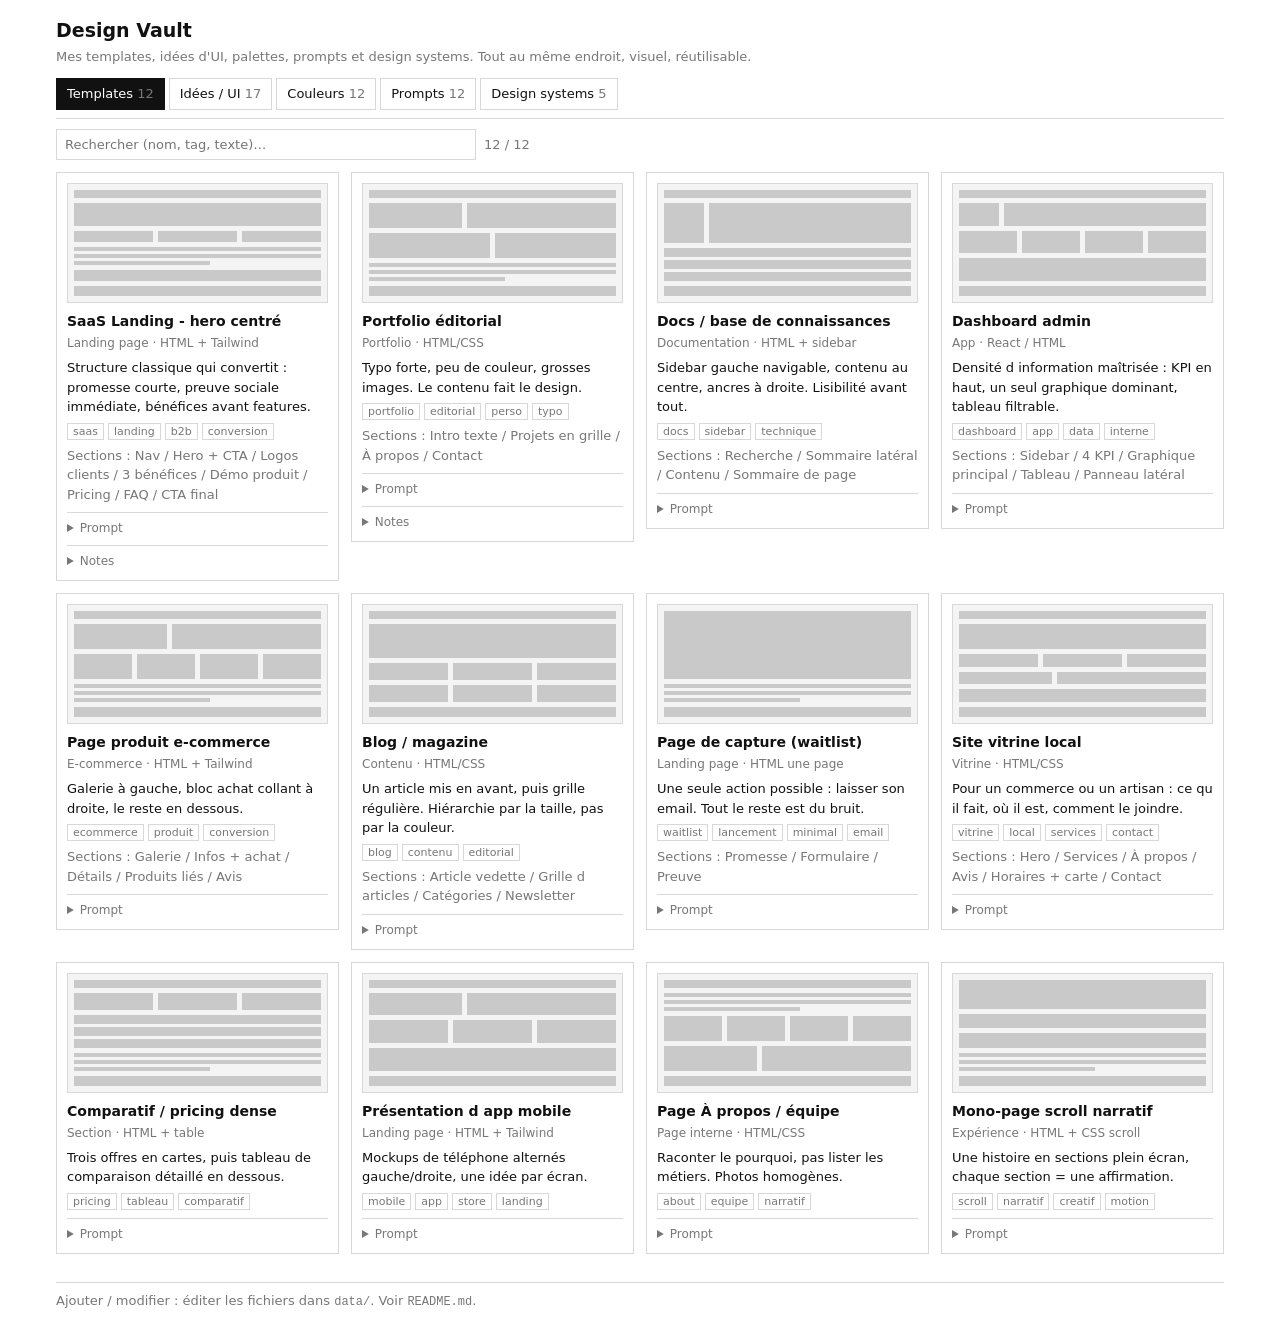
==== index.html @ 0f1abd92 "Design Vault : bibliothèque visuelle de design web Site statique sans dépendance (HTML/CSS/JS) qui r" ====
<!doctype html>
<html lang="fr">
<head>
<meta charset="utf-8">
<meta name="viewport" content="width=device-width,initial-scale=1">
<title>Design Vault</title>
<link rel="stylesheet" href="style.css">
</head>
<body>

<header>
  <h1>Design Vault</h1>
  <p class="mut">Mes templates, idées d'UI, palettes, prompts et design systems. Tout au même endroit, visuel, réutilisable.</p>
</header>

<nav id="tabs"></nav>

<div id="bar">
  <input id="q" type="search" placeholder="Rechercher (nom, tag, texte)…" autocomplete="off">
  <span id="count" class="mut"></span>
  <span id="filter"></span>
</div>

<main id="view"></main>

<footer class="mut">
  <p>Ajouter / modifier : éditer les fichiers dans <code>data/</code>. Voir <code>README.md</code>.</p>
</footer>

<script src="data/templates.js"></script>
<script src="data/ideas.js"></script>
<script src="data/palettes.js"></script>
<script src="data/prompts.js"></script>
<script src="data/systems.js"></script>
<script src="app.js"></script>
</body>
</html>
---- style.css ----
:root{
  --fg:#111; --bg:#fff; --mut:#777; --b:#d8d8d8; --soft:#f4f4f4; --wire:#c9c9c9;
}
@media (prefers-color-scheme:dark){
  :root{ --fg:#e8e8e8; --bg:#121212; --mut:#8c8c8c; --b:#333; --soft:#1c1c1c; --wire:#3a3a3a; }
}
*{box-sizing:border-box}
body{
  margin:0 auto; padding:16px; max-width:1200px;
  font:15px/1.5 system-ui,-apple-system,sans-serif;
  color:var(--fg); background:var(--bg);
}
h1{font-size:19px;margin:0 0 2px}
h3{font-size:14px;margin:0 0 2px}
p{margin:0 0 6px}
code,pre{font-family:ui-monospace,SFMono-Regular,Menlo,monospace;font-size:12px}
a{color:inherit}
.mut{color:var(--mut);font-size:13px}
header{margin-bottom:12px}

/* tabs */
#tabs{display:flex;flex-wrap:wrap;gap:4px;border-bottom:1px solid var(--b);padding-bottom:8px;margin-bottom:10px}
#tabs button{font:inherit;font-size:13px;padding:5px 10px;background:none;color:var(--fg);border:1px solid var(--b);cursor:pointer}
#tabs button[aria-selected="true"]{background:var(--fg);color:var(--bg);border-color:var(--fg)}

/* toolbar */
#bar{display:flex;align-items:center;gap:8px;flex-wrap:wrap;margin-bottom:12px}
#q{font:inherit;font-size:13px;padding:5px 8px;border:1px solid var(--b);background:var(--bg);color:var(--fg);min-width:240px;flex:1;max-width:420px}
#filter button{font:inherit;font-size:12px;border:1px solid var(--b);background:var(--soft);color:var(--fg);cursor:pointer;padding:3px 6px}

/* grid */
.cards{display:grid;grid-template-columns:repeat(auto-fill,minmax(270px,1fr));gap:12px;align-items:start}
.card{border:1px solid var(--b);padding:10px}
.card .meta{font-size:12px;color:var(--mut);margin:0 0 6px}
.card p.d{font-size:13px}
.tags{display:flex;flex-wrap:wrap;gap:4px;margin:6px 0}
.tag{font-size:11px;border:1px solid var(--b);padding:1px 5px;background:none;color:var(--mut);cursor:pointer;font-family:inherit}
.tag:hover{color:var(--fg)}

/* blocs dépliables + copie */
details{border-top:1px solid var(--b);margin-top:8px;padding-top:6px}
details summary{font-size:12px;color:var(--mut);cursor:pointer}
details pre{white-space:pre-wrap;word-break:break-word;background:var(--soft);padding:8px;margin:6px 0;max-height:300px;overflow:auto}
.copy{font:inherit;font-size:12px;padding:3px 8px;border:1px solid var(--b);background:none;color:var(--fg);cursor:pointer}
.row{display:flex;gap:6px;align-items:center;flex-wrap:wrap}

/* wireframe template */
.wire{background:var(--soft);border:1px solid var(--b);height:120px;padding:6px;display:flex;flex-direction:column;gap:5px;margin-bottom:8px}
.wb{background:var(--wire)}
.wr{display:flex;gap:5px;flex:1}
.wr>.wb{flex:1}
.wt{display:flex;flex-direction:column;gap:3px}
.wt>i{display:block;height:4px;background:var(--wire)}

/* demo idée */
.demo{border:1px solid var(--b);background:var(--soft);padding:10px;margin-bottom:8px;min-height:96px;display:flex;align-items:center;justify-content:center;overflow:hidden}

/* palettes */
.sw{display:flex;height:54px;border:1px solid var(--b);margin-bottom:8px}
.sw button{flex:1;border:0;padding:0;cursor:pointer;font-size:0}
.hexes{font-size:11px;color:var(--mut);word-break:break-all}

/* design systems */
.kv{font-size:12px;border-collapse:collapse;width:100%;margin-bottom:6px}
.kv td{border-top:1px solid var(--b);padding:3px 0;vertical-align:top}
.kv td:first-child{color:var(--mut);width:34%;padding-right:6px}
.dots{display:flex;gap:4px;margin-bottom:8px}
.dots span{width:20px;height:20px;border:1px solid var(--b)}

footer{margin-top:28px;border-top:1px solid var(--b);padding-top:8px}
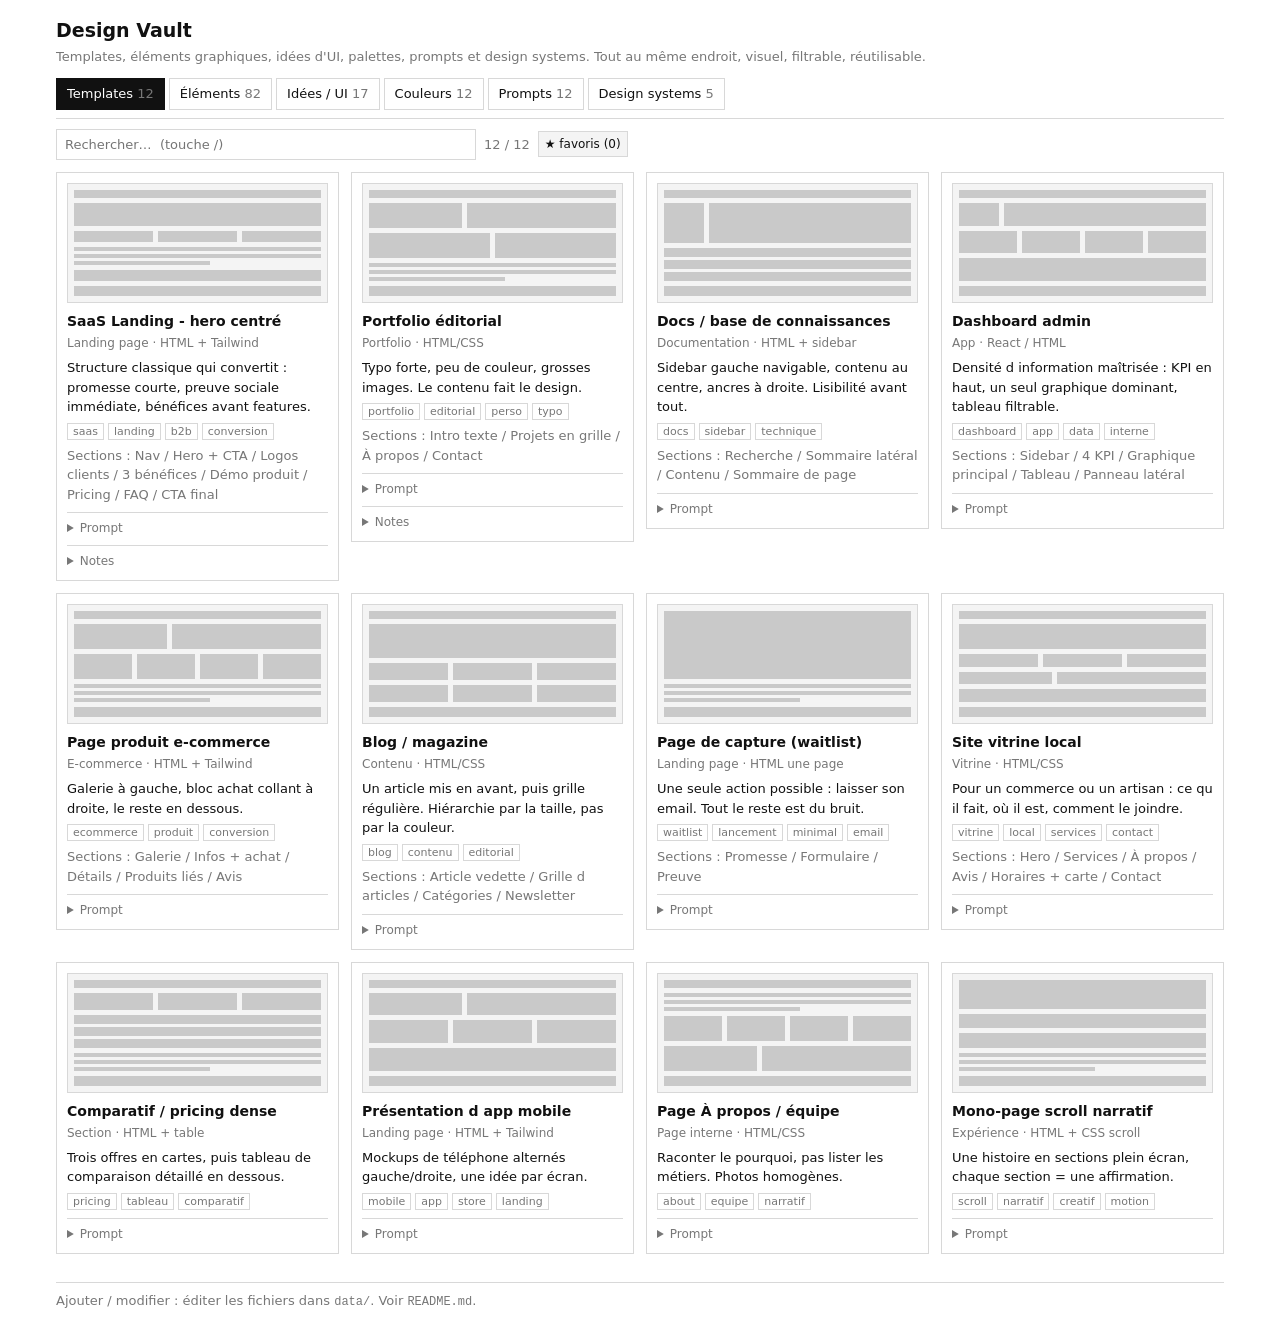
==== commit 1e63d1f7: "Onglet Éléments : 82 références graphiques classées et reproductibles Importe le tableau Pinterest S" ====
--- a/index.html
+++ b/index.html
@@ -10,24 +10,28 @@
 
 <header>
   <h1>Design Vault</h1>
-  <p class="mut">Mes templates, idées d'UI, palettes, prompts et design systems. Tout au même endroit, visuel, réutilisable.</p>
+  <p class="mut">Templates, éléments graphiques, idées d'UI, palettes, prompts et design systems. Tout au même endroit, visuel, filtrable, réutilisable.</p>
 </header>
 
 <nav id="tabs"></nav>
 
 <div id="bar">
-  <input id="q" type="search" placeholder="Rechercher (nom, tag, texte)…" autocomplete="off">
+  <input id="q" type="search" placeholder="Rechercher…  (touche /)" autocomplete="off">
   <span id="count" class="mut"></span>
   <span id="filter"></span>
 </div>
 
 <main id="view"></main>
 
+<div id="mix" hidden></div>
+
 <footer class="mut">
   <p>Ajouter / modifier : éditer les fichiers dans <code>data/</code>. Voir <code>README.md</code>.</p>
 </footer>
 
+<script src="data/taxonomy.js"></script>
 <script src="data/templates.js"></script>
+<script src="data/elements.js"></script>
 <script src="data/ideas.js"></script>
 <script src="data/palettes.js"></script>
 <script src="data/prompts.js"></script>
--- a/style.css
+++ b/style.css
@@ -68,3 +68,37 @@
 .dots span{width:20px;height:20px;border:1px solid var(--b)}
 
 footer{margin-top:28px;border-top:1px solid var(--b);padding-top:8px}
+
+/* --- filtres actifs --- */
+#filter{display:flex;gap:4px;flex-wrap:wrap}
+.chipf{font:inherit;font-size:12px;border:1px solid var(--b);background:var(--soft);color:var(--fg);cursor:pointer;padding:3px 7px}
+.chipf.on{background:var(--fg);color:var(--bg);border-color:var(--fg)}
+.tag.on{background:var(--fg);color:var(--bg);border-color:var(--fg)}
+.tag small{opacity:.55;margin-left:4px;font-size:10px}
+
+/* --- facettes --- */
+#facets{border:1px solid var(--b);padding:8px;margin-bottom:12px;display:flex;flex-direction:column;gap:6px}
+.facet{display:flex;flex-wrap:wrap;gap:4px;align-items:baseline}
+.fname{font-size:10px;text-transform:uppercase;letter-spacing:.08em;color:var(--mut);width:76px;flex:none}
+
+/* --- cartes éléments --- */
+.mock{height:120px;padding:6px;border:1px solid var(--b);margin-bottom:8px;overflow:hidden}
+.mock > div{height:100%}
+.chead{display:flex;justify-content:space-between;align-items:flex-start;gap:6px}
+.star{font:inherit;font-size:14px;line-height:1;border:0;background:none;color:var(--mut);cursor:pointer;padding:0}
+.star.on{color:var(--fg)}
+.sw.sm{height:16px;margin-bottom:6px}
+.sw.sm .chip{flex:1;border:0;padding:0;cursor:pointer}
+.copy.on{background:var(--fg);color:var(--bg);border-color:var(--fg)}
+a.ext{color:var(--mut);font-size:12px}
+
+/* --- panier de prompts --- */
+#mix{position:sticky;bottom:0;display:flex;gap:8px;align-items:center;flex-wrap:wrap;
+     border:1px solid var(--b);background:var(--bg);padding:8px;margin-top:16px;font-size:13px}
+#mix[hidden]{display:none}
+
+@media (max-width:620px){
+  .fname{width:100%}
+  #mix{position:static}
+}
+.more{font:inherit;font-size:11px;border:1px dashed var(--b);background:none;color:var(--mut);cursor:pointer;padding:1px 6px}
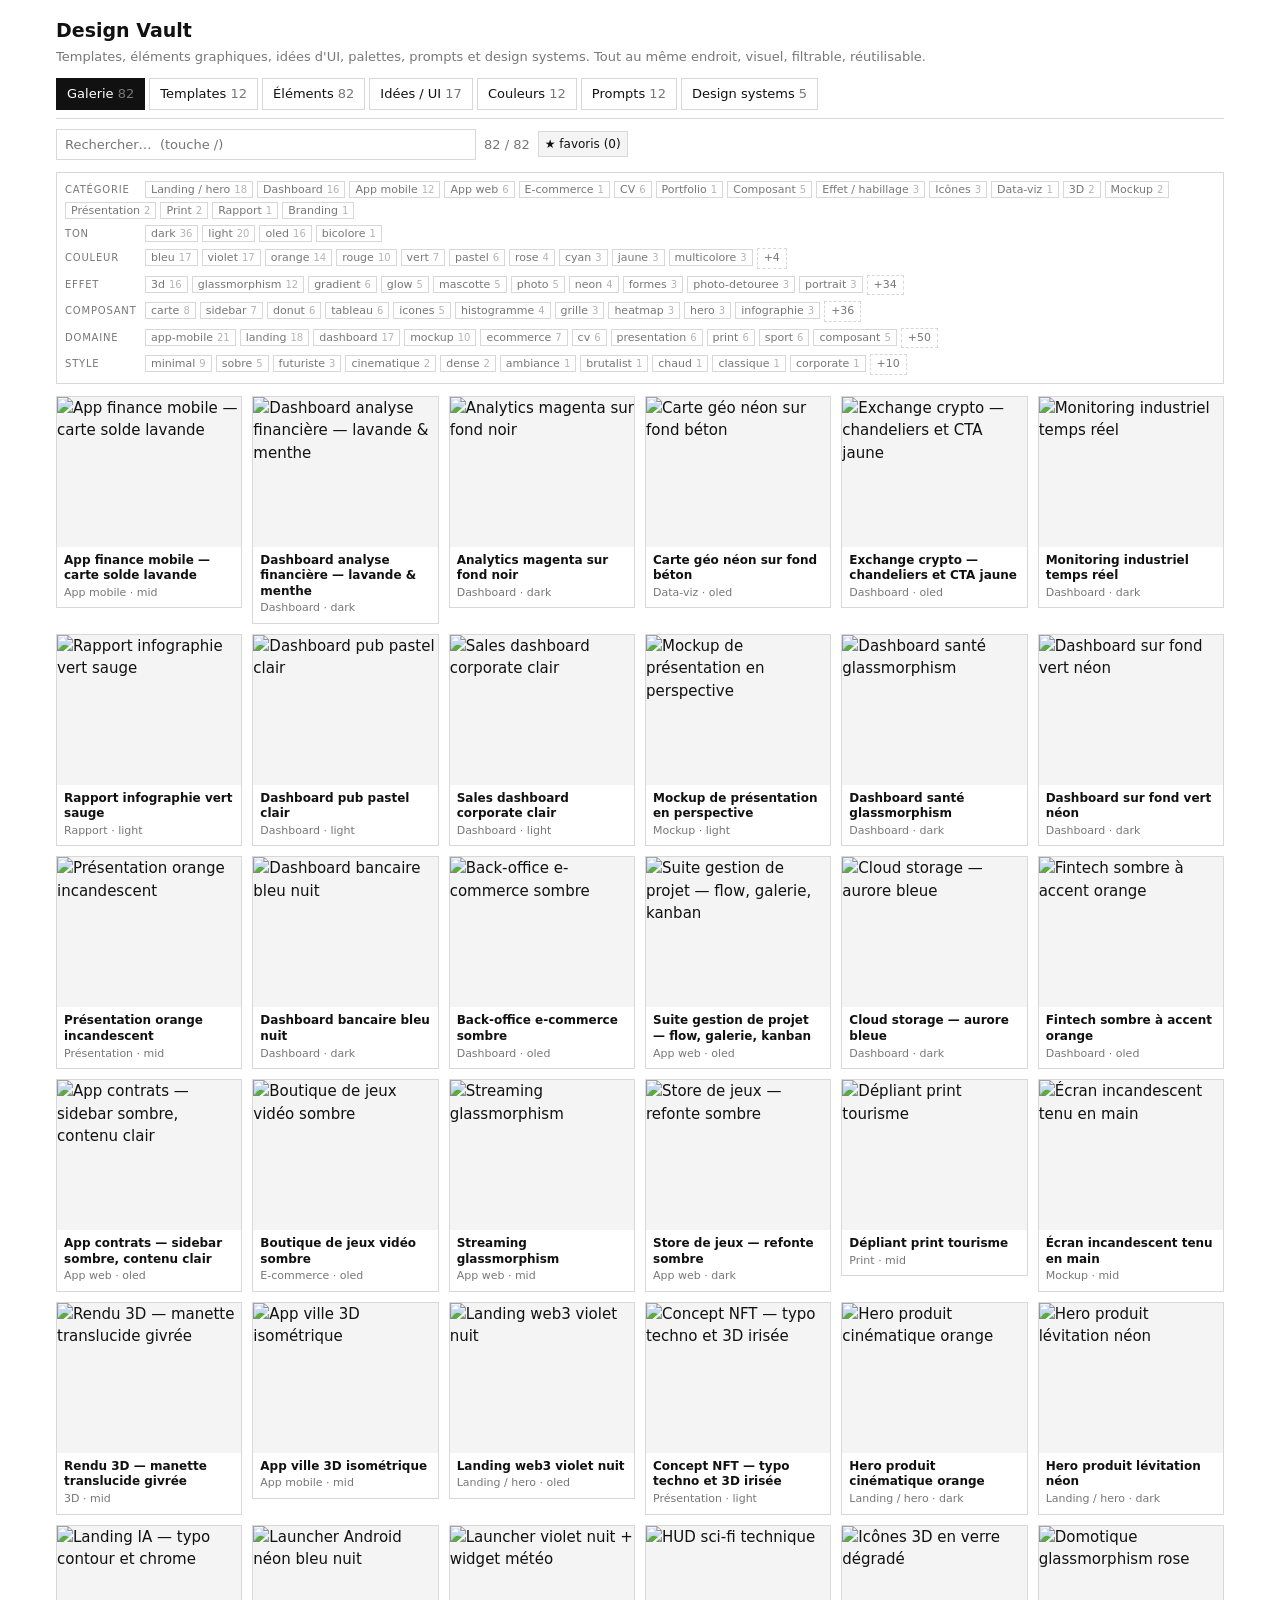
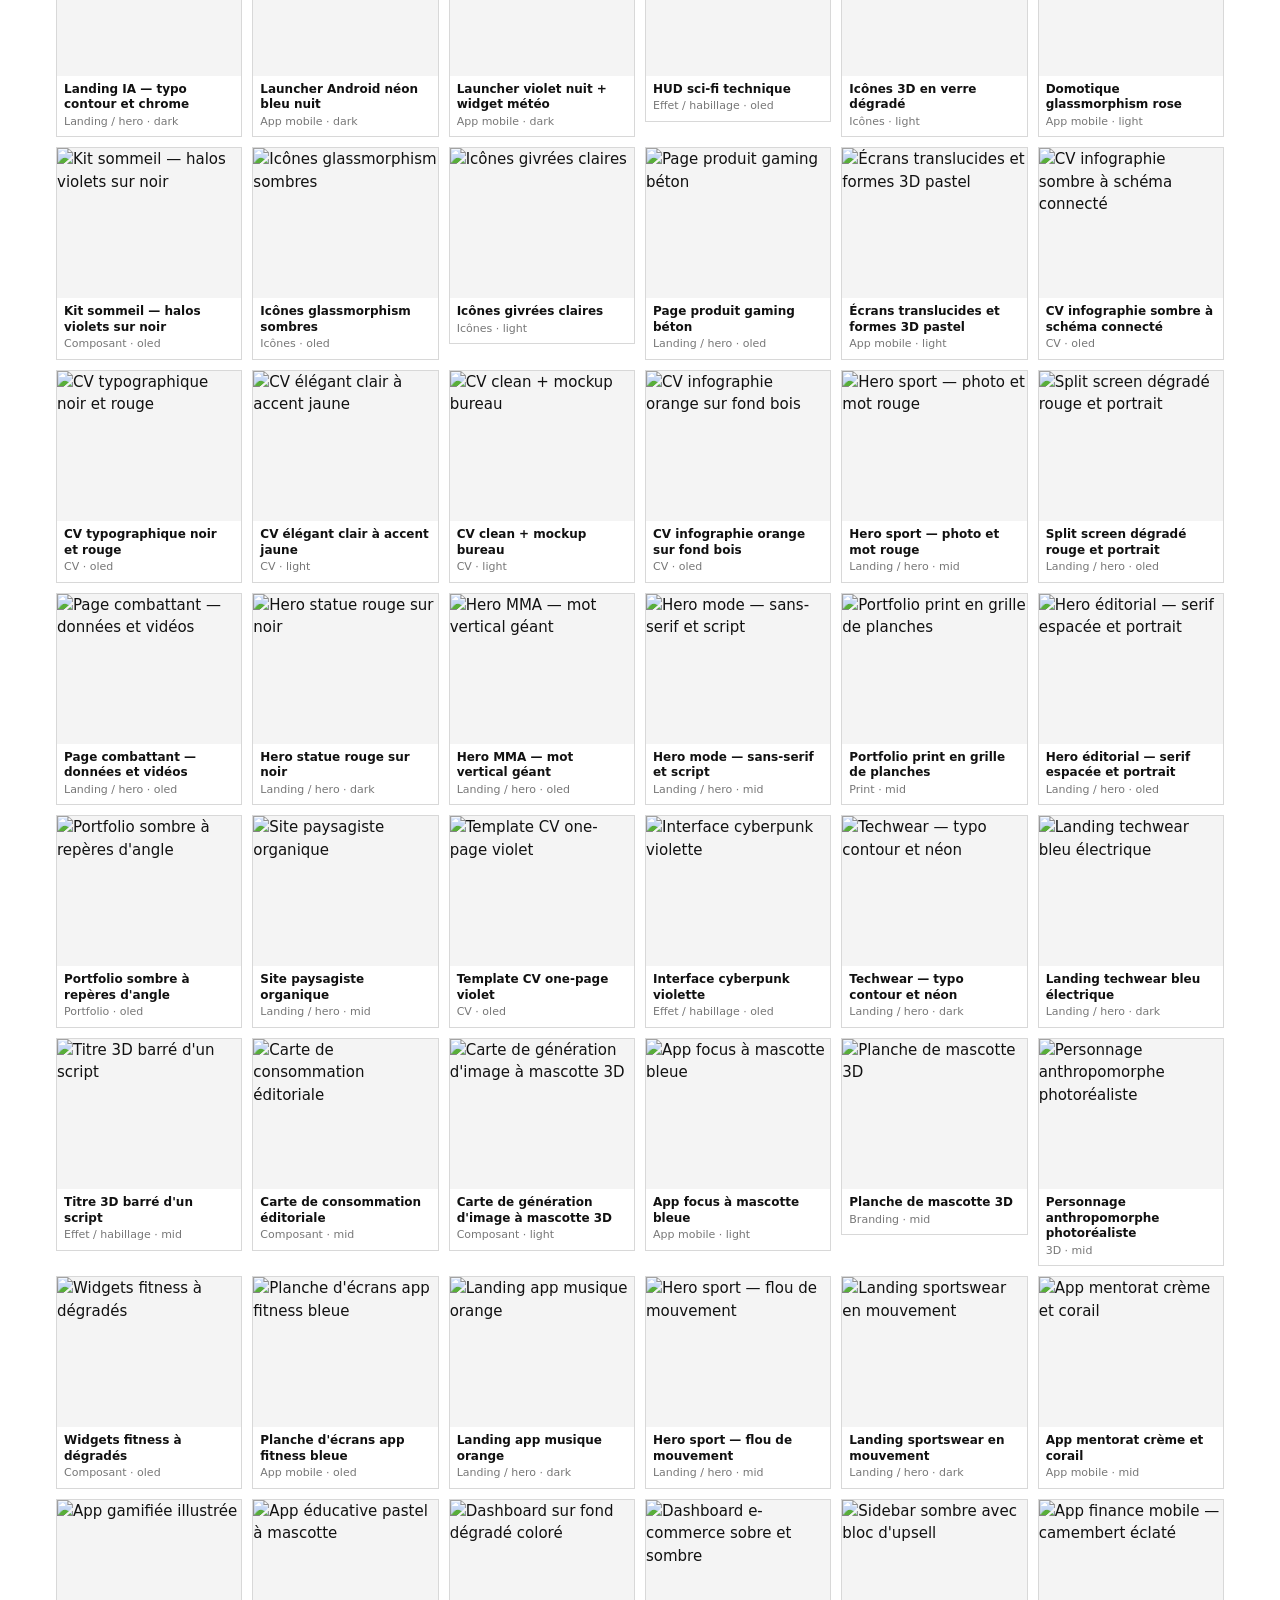
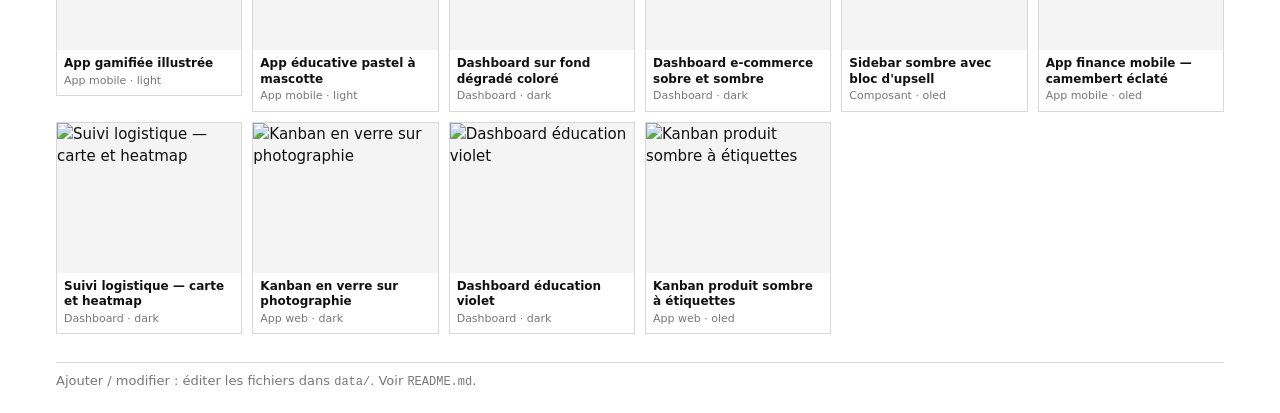
==== commit 8a5e3135: "Onglet Galerie et liens croisés entre les onglets Point d'entrée visuel : les 82 images du tableau e" ====
--- a/index.html
+++ b/index.html
@@ -4,7 +4,7 @@
 <meta charset="utf-8">
 <meta name="viewport" content="width=device-width,initial-scale=1">
 <title>Design Vault</title>
-<link rel="stylesheet" href="style.css">
+<link rel="stylesheet" href="style.css?v=3">
 </head>
 <body>
 
@@ -29,13 +29,13 @@
   <p>Ajouter / modifier : éditer les fichiers dans <code>data/</code>. Voir <code>README.md</code>.</p>
 </footer>
 
-<script src="data/taxonomy.js"></script>
-<script src="data/templates.js"></script>
-<script src="data/elements.js"></script>
-<script src="data/ideas.js"></script>
-<script src="data/palettes.js"></script>
-<script src="data/prompts.js"></script>
-<script src="data/systems.js"></script>
-<script src="app.js"></script>
+<script src="data/taxonomy.js?v=3"></script>
+<script src="data/templates.js?v=3"></script>
+<script src="data/elements.js?v=3"></script>
+<script src="data/ideas.js?v=3"></script>
+<script src="data/palettes.js?v=3"></script>
+<script src="data/prompts.js?v=3"></script>
+<script src="data/systems.js?v=3"></script>
+<script src="app.js?v=3"></script>
 </body>
 </html>
--- a/style.css
+++ b/style.css
@@ -102,3 +102,33 @@
   #mix{position:static}
 }
 .more{font:inherit;font-size:11px;border:1px dashed var(--b);background:none;color:var(--mut);cursor:pointer;padding:1px 6px}
+
+/* --- galerie --- */
+.gal{display:grid;grid-template-columns:repeat(auto-fill,minmax(185px,1fr));gap:10px;align-items:start}
+.tile{border:1px solid var(--b);overflow:hidden;cursor:pointer;background:var(--soft)}
+.tile img{display:block;width:100%;height:150px;object-fit:cover;background:var(--soft)}
+.tcap{padding:6px 7px;display:flex;flex-direction:column;gap:1px;background:var(--bg)}
+.tcap b{font-size:12px;font-weight:600;line-height:1.3}
+.tcap span{font-size:11px;color:var(--mut)}
+.tile:hover{border-color:var(--fg)}
+.tile.open{grid-column:1/-1;cursor:default;display:grid;grid-template-columns:minmax(0,1fr) minmax(0,1.05fr);gap:12px;padding:10px;background:var(--bg)}
+.tile.open .tbig img{width:100%;height:auto;max-height:520px;object-fit:contain;border:1px solid var(--b);background:var(--soft)}
+.tinfo{min-width:0}
+.chead span{display:flex;gap:6px}
+
+/* image + recréation côte à côte sur les fiches éléments */
+.estrip{display:flex;gap:6px;margin-bottom:8px}
+.estrip img{width:56%;height:112px;object-fit:cover;border:1px solid var(--b);background:var(--soft)}
+.estrip .mock{flex:1;height:112px;margin:0}
+
+/* --- liens croisés --- */
+.links{display:flex;flex-wrap:wrap;gap:4px;margin:8px 0}
+.go{font:inherit;font-size:11px;border:1px solid var(--b);background:none;color:var(--mut);cursor:pointer;padding:3px 7px}
+.go:hover{color:var(--fg);border-color:var(--fg)}
+.go.prim{color:var(--fg);background:var(--soft)}
+.focusbar{font-size:12px;color:var(--mut);display:flex;gap:8px;align-items:center;margin-bottom:10px}
+
+@media (max-width:620px){
+  .tile.open{grid-template-columns:1fr}
+  .estrip img{width:50%}
+}
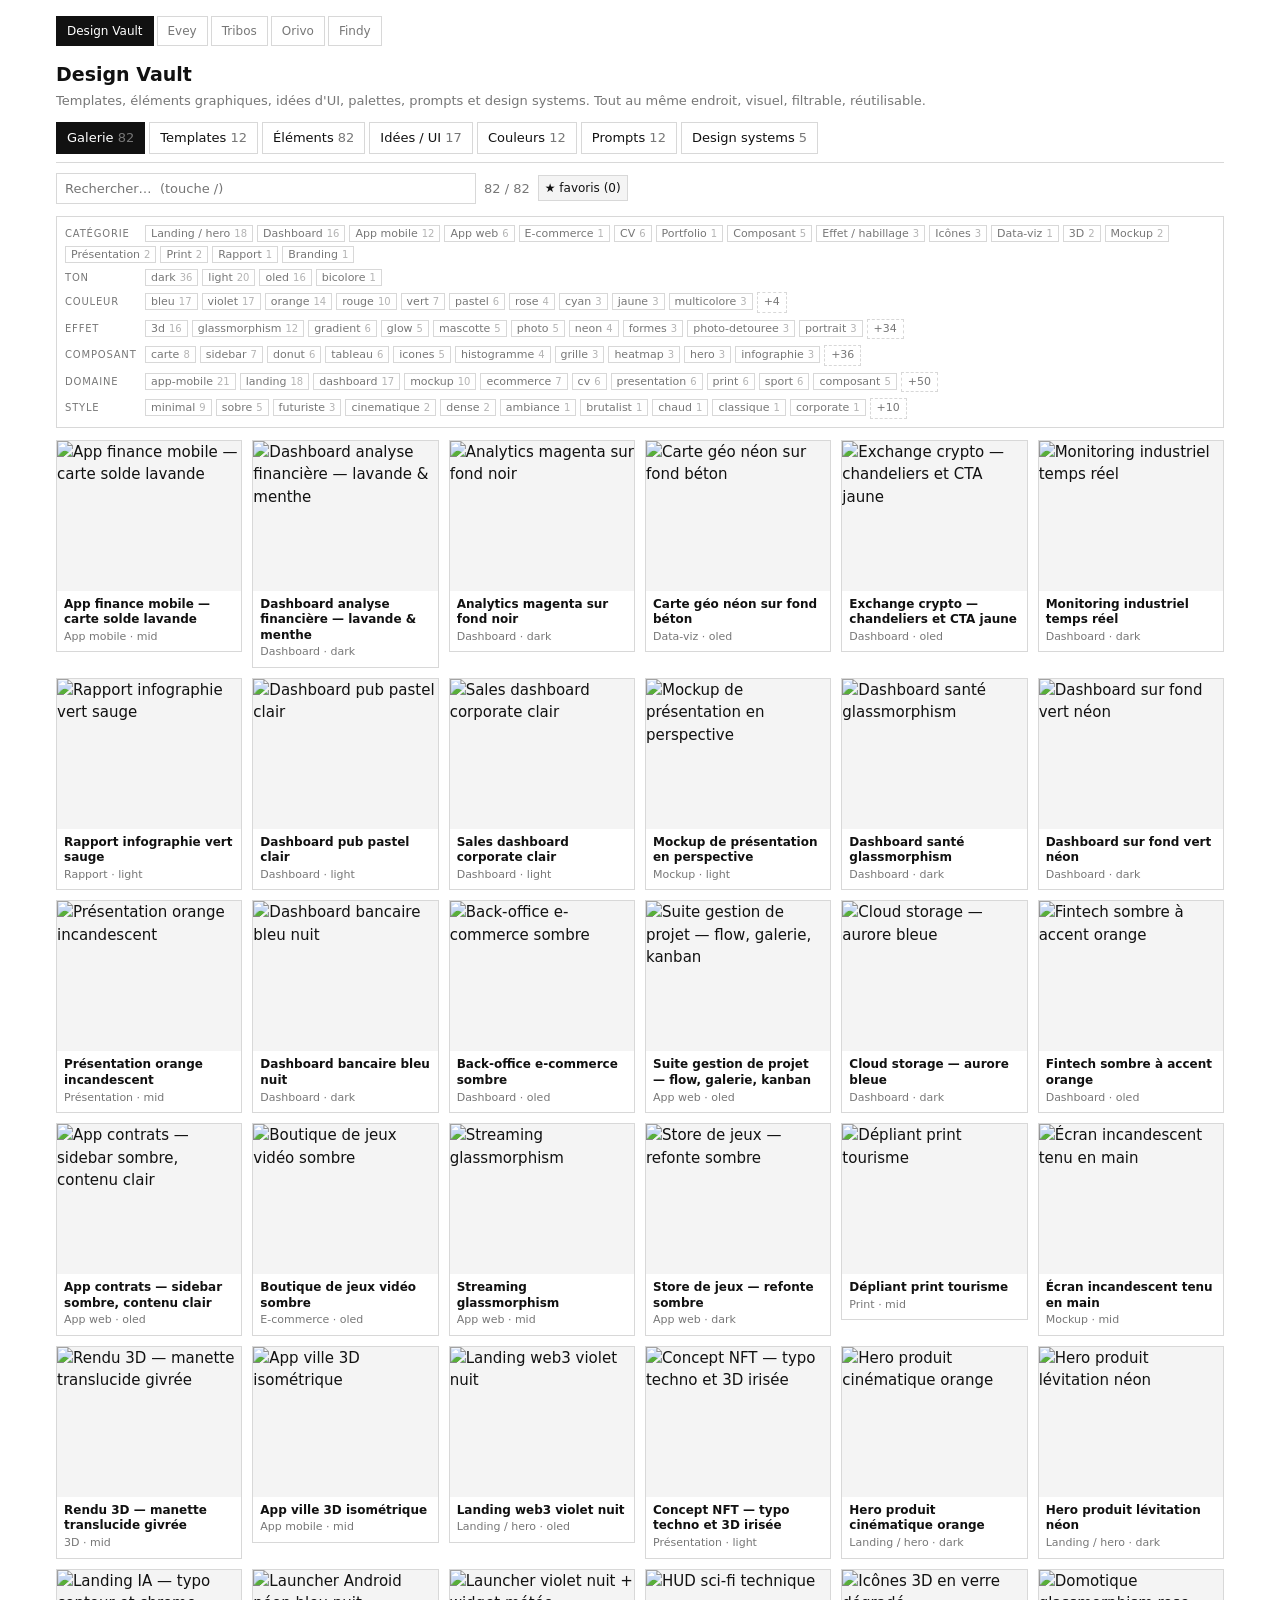
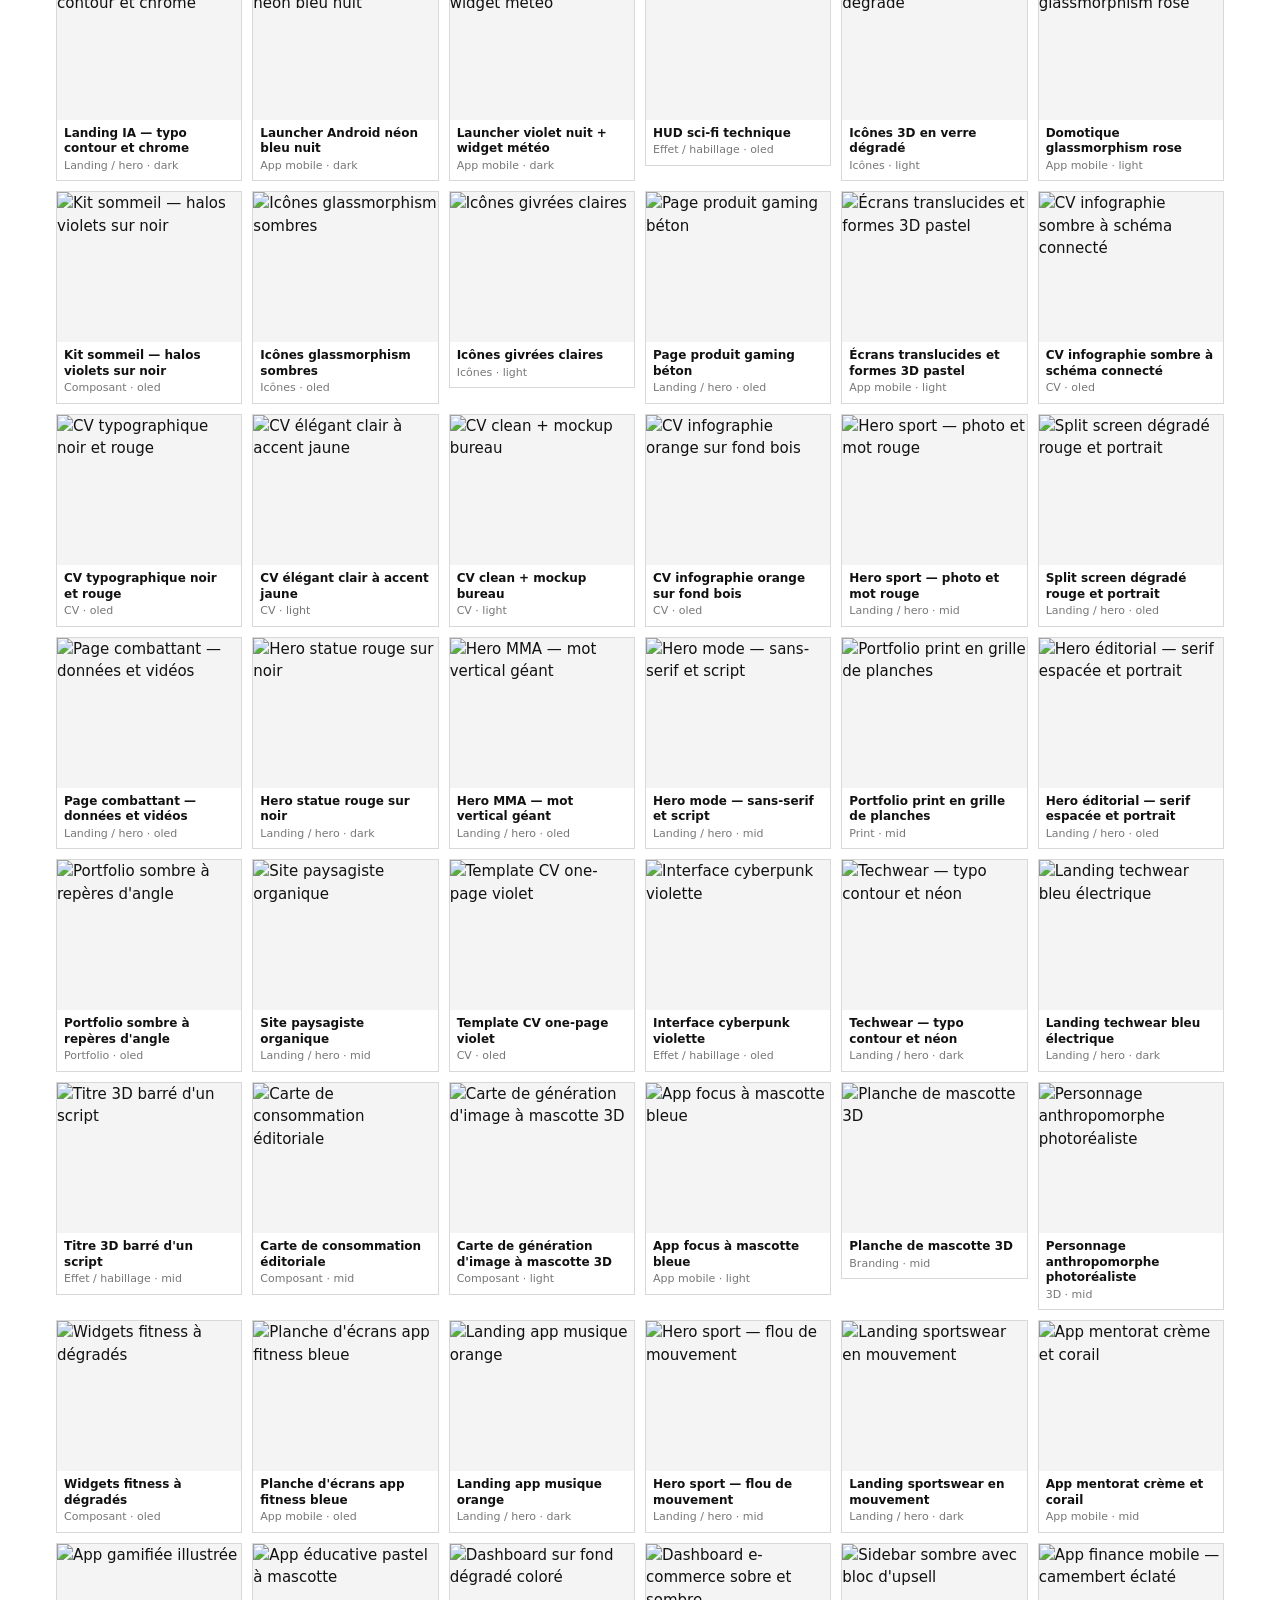
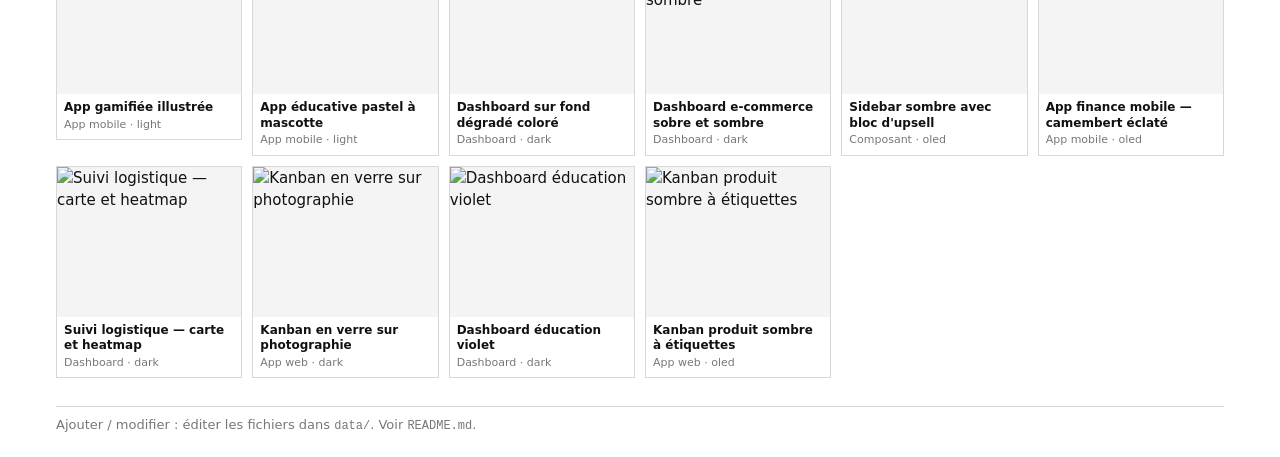
==== commit bdfb6bb1: "Pages de design system par projet, et retrait des extraits CSS Les extraits CSS générés pour les élé" ====
--- a/index.html
+++ b/index.html
@@ -4,9 +4,17 @@
 <meta charset="utf-8">
 <meta name="viewport" content="width=device-width,initial-scale=1">
 <title>Design Vault</title>
-<link rel="stylesheet" href="style.css?v=3">
+<link rel="stylesheet" href="style.css?v=4">
 </head>
 <body>
+
+<nav id="site">
+  <a href="index.html" class="on">Design Vault</a>
+  <a href="evey.html" title="Evey Design System">Evey</a>
+  <a href="tribos.html" title="Tribos Design System">Tribos</a>
+  <a href="orivo.html" title="Orivo Design System">Orivo</a>
+  <a href="findy.html" title="Findy Design System">Findy</a>
+</nav>
 
 <header>
   <h1>Design Vault</h1>
@@ -29,13 +37,13 @@
   <p>Ajouter / modifier : éditer les fichiers dans <code>data/</code>. Voir <code>README.md</code>.</p>
 </footer>
 
-<script src="data/taxonomy.js?v=3"></script>
-<script src="data/templates.js?v=3"></script>
-<script src="data/elements.js?v=3"></script>
-<script src="data/ideas.js?v=3"></script>
-<script src="data/palettes.js?v=3"></script>
-<script src="data/prompts.js?v=3"></script>
-<script src="data/systems.js?v=3"></script>
-<script src="app.js?v=3"></script>
+<script src="data/taxonomy.js?v=4"></script>
+<script src="data/templates.js?v=4"></script>
+<script src="data/elements.js?v=4"></script>
+<script src="data/ideas.js?v=4"></script>
+<script src="data/palettes.js?v=4"></script>
+<script src="data/prompts.js?v=4"></script>
+<script src="data/systems.js?v=4"></script>
+<script src="app.js?v=4"></script>
 </body>
 </html>
--- a/style.css
+++ b/style.css
@@ -132,3 +132,27 @@
   .tile.open{grid-template-columns:1fr}
   .estrip img{width:50%}
 }
+
+/* --- barre de pages --- */
+#site{display:flex;gap:3px;flex-wrap:wrap;align-items:center;margin-bottom:14px}
+#site a{font-size:12px;padding:5px 10px;border:1px solid var(--b);text-decoration:none;color:var(--mut)}
+#site a:hover{color:var(--fg);border-color:var(--fg)}
+#site a.on{background:var(--fg);color:var(--bg);border-color:var(--fg)}
+
+/* --- page design system --- */
+.dshead{border-bottom:1px solid var(--b);padding-bottom:10px;margin-bottom:18px}
+.dshead h1{font-size:22px;margin-bottom:4px}
+#ds section{margin-bottom:26px}
+#ds h2{font-size:12px;text-transform:uppercase;letter-spacing:.08em;color:var(--mut);
+       border-bottom:1px solid var(--b);padding-bottom:5px;margin:0 0 10px}
+#ds pre{white-space:pre-wrap;background:var(--soft);padding:10px;font-size:12px;max-height:340px;overflow:auto}
+.todo{font-size:13px;color:var(--mut);border:1px dashed var(--b);padding:8px 10px}
+.dscolors{display:grid;grid-template-columns:repeat(auto-fill,minmax(130px,1fr));gap:8px;margin-bottom:8px}
+.dsc{display:flex;flex-direction:column;gap:2px;font-size:11px}
+.dsc .sq{height:46px;border:1px solid var(--b);cursor:pointer;padding:0}
+.dsc b{font-size:12px}
+.dsc span{color:var(--mut)}
+.dsc code{color:var(--mut)}
+.specimen{font-size:30px;margin:8px 0 0}
+.rules{margin:0;padding-left:18px;font-size:13px}
+.rules li{margin-bottom:4px}
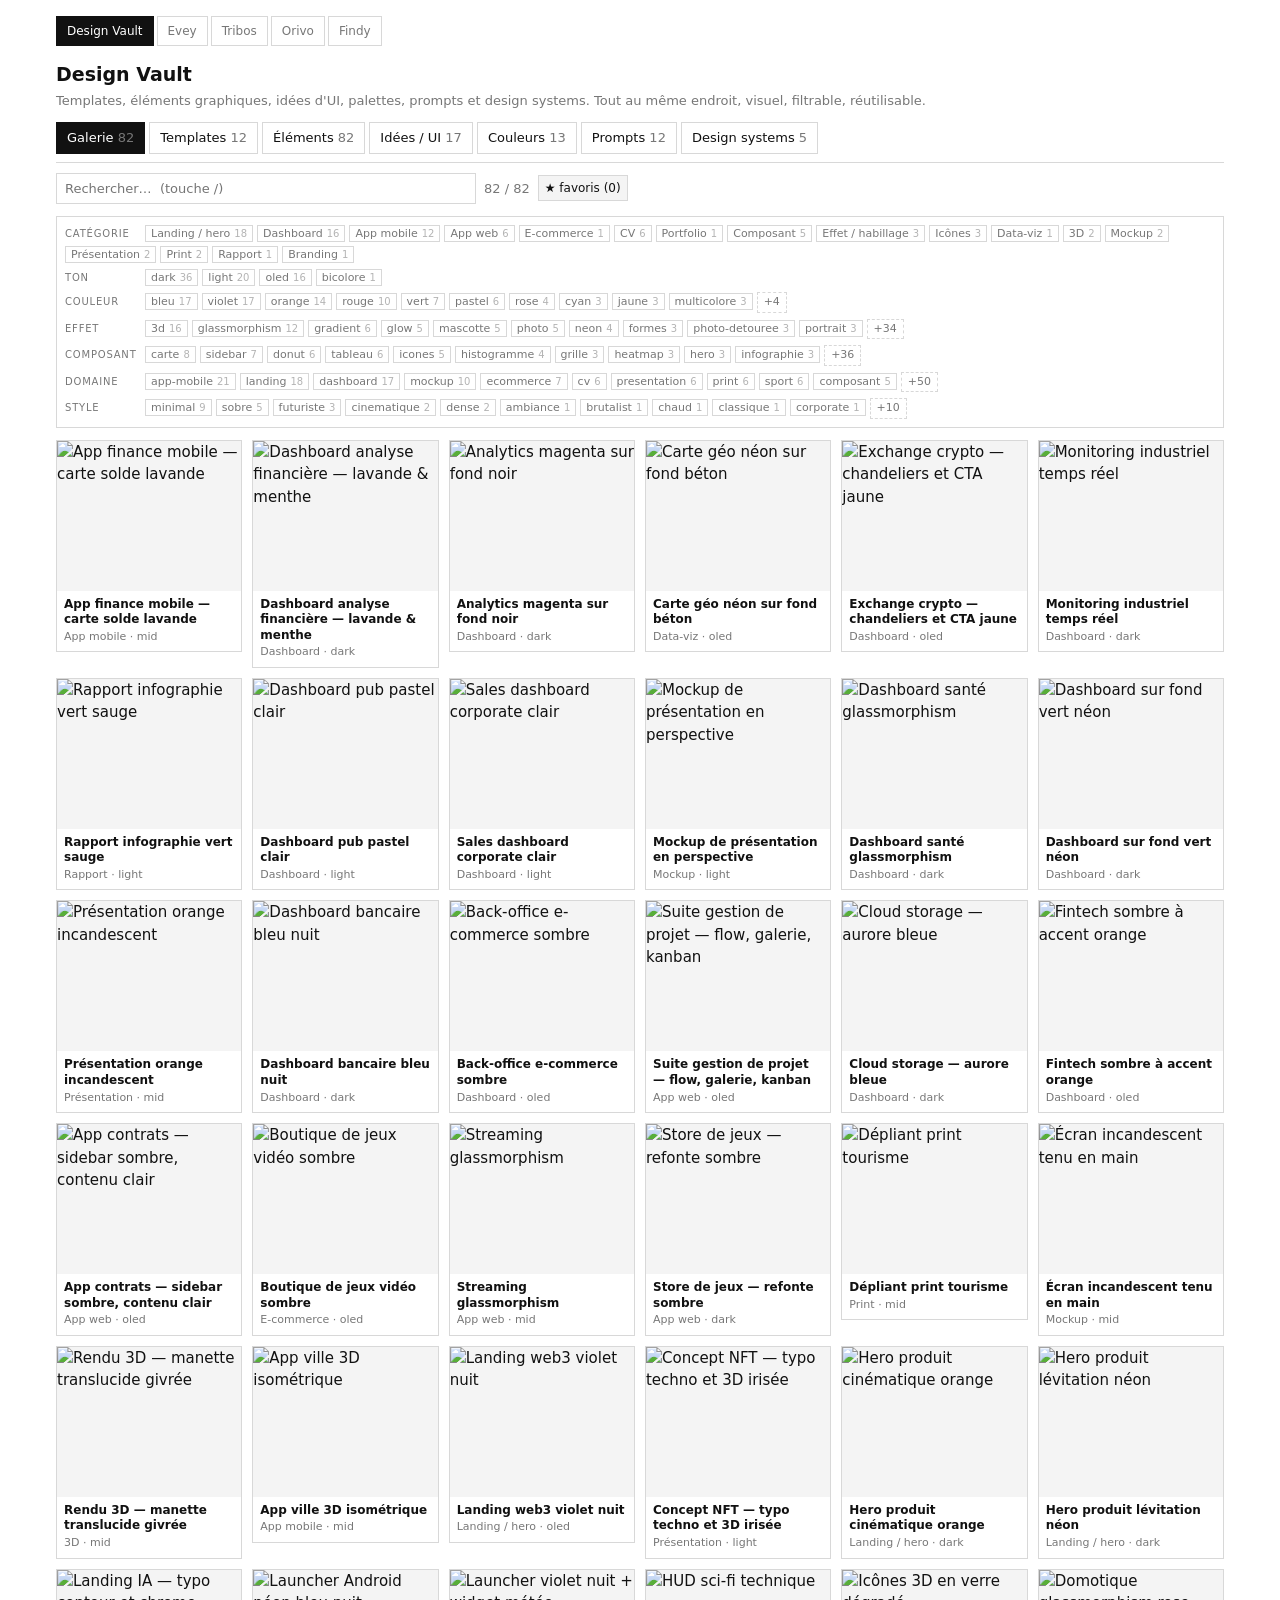
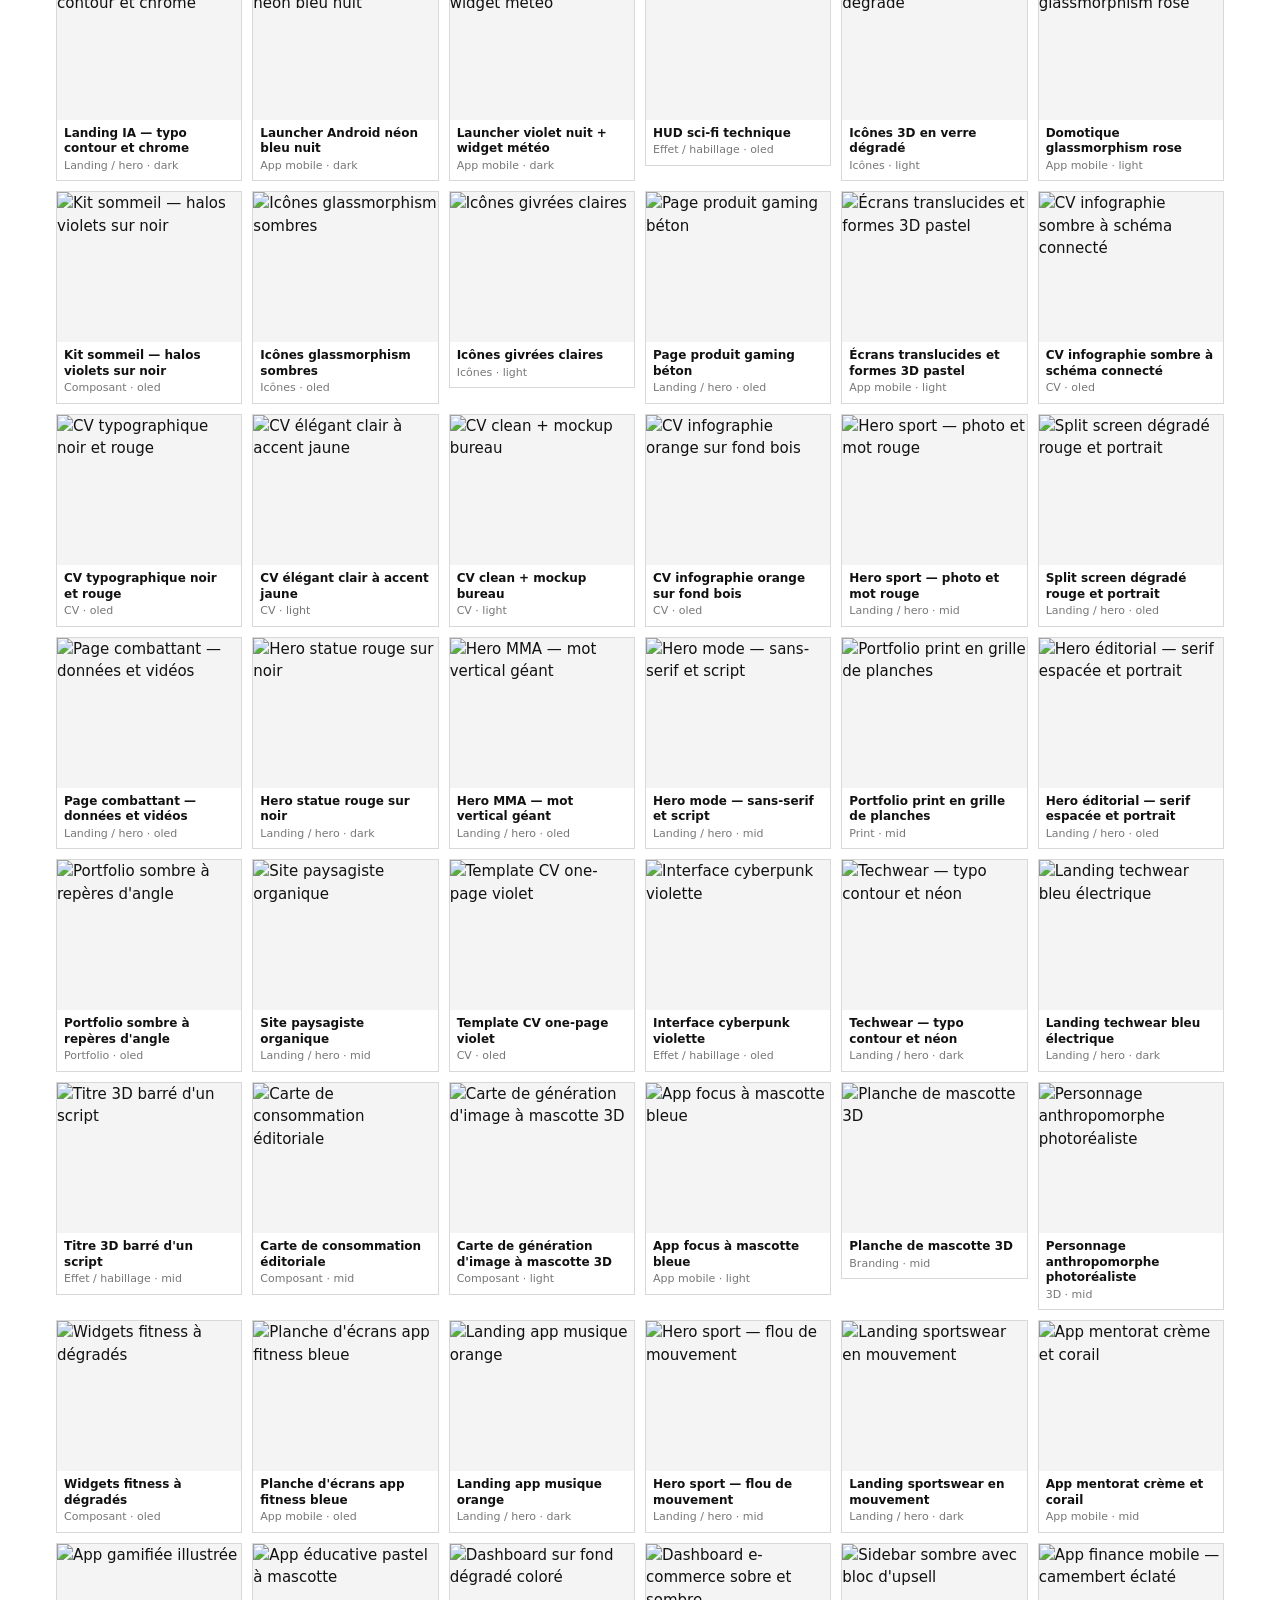
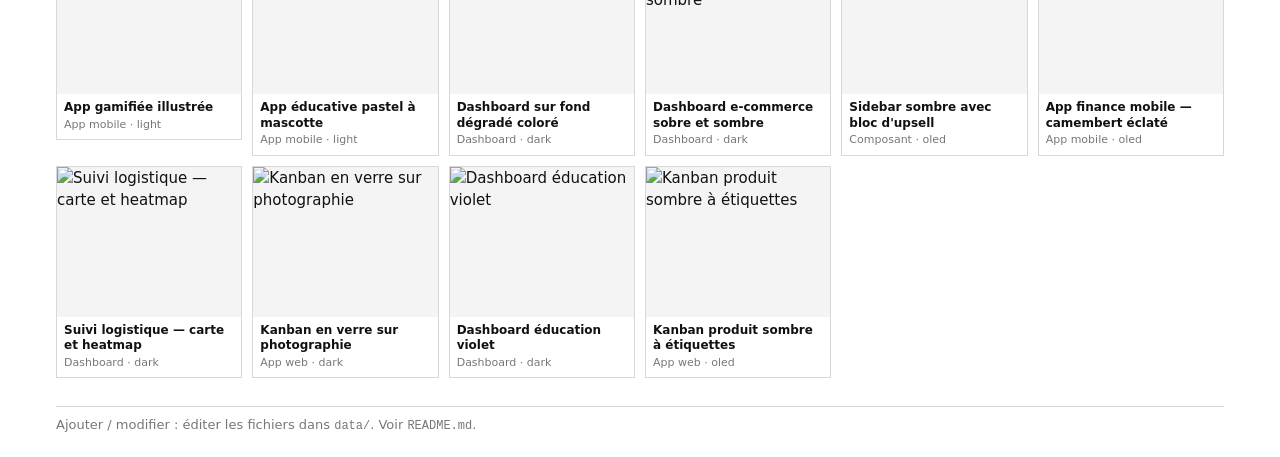
==== commit 4478016d: "Orivo : la direction artistique de sa communication, visuels compris La page Orivo était vide. Elle " ====
--- a/index.html
+++ b/index.html
@@ -4,7 +4,7 @@
 <meta charset="utf-8">
 <meta name="viewport" content="width=device-width,initial-scale=1">
 <title>Design Vault</title>
-<link rel="stylesheet" href="style.css?v=4">
+<link rel="stylesheet" href="style.css?v=5">
 </head>
 <body>
 
@@ -41,7 +41,7 @@
 <script src="data/templates.js?v=4"></script>
 <script src="data/elements.js?v=4"></script>
 <script src="data/ideas.js?v=4"></script>
-<script src="data/palettes.js?v=4"></script>
+<script src="data/palettes.js?v=5"></script>
 <script src="data/prompts.js?v=4"></script>
 <script src="data/systems.js?v=4"></script>
 <script src="app.js?v=4"></script>
--- a/style.css
+++ b/style.css
@@ -156,3 +156,9 @@
 .specimen{font-size:30px;margin:8px 0 0}
 .rules{margin:0;padding-left:18px;font-size:13px}
 .rules li{margin-bottom:4px}
+.dsgal{display:grid;grid-template-columns:repeat(auto-fill,minmax(340px,1fr));gap:12px;align-items:start}
+.dsgal figure{margin:0;border:1px solid var(--b);background:var(--soft)}
+.dsgal img{display:block;width:100%;height:auto}
+.dsgal figcaption{display:flex;flex-direction:column;gap:4px;padding:8px 10px;font-size:12px}
+.dsgal figcaption span,.dsgal figcaption code{color:var(--mut)}
+@font-face{font-family:"Inter Display";src:url(assets/fonts/InterDisplay-SemiBold.woff2) format("woff2");font-weight:600;font-display:swap}
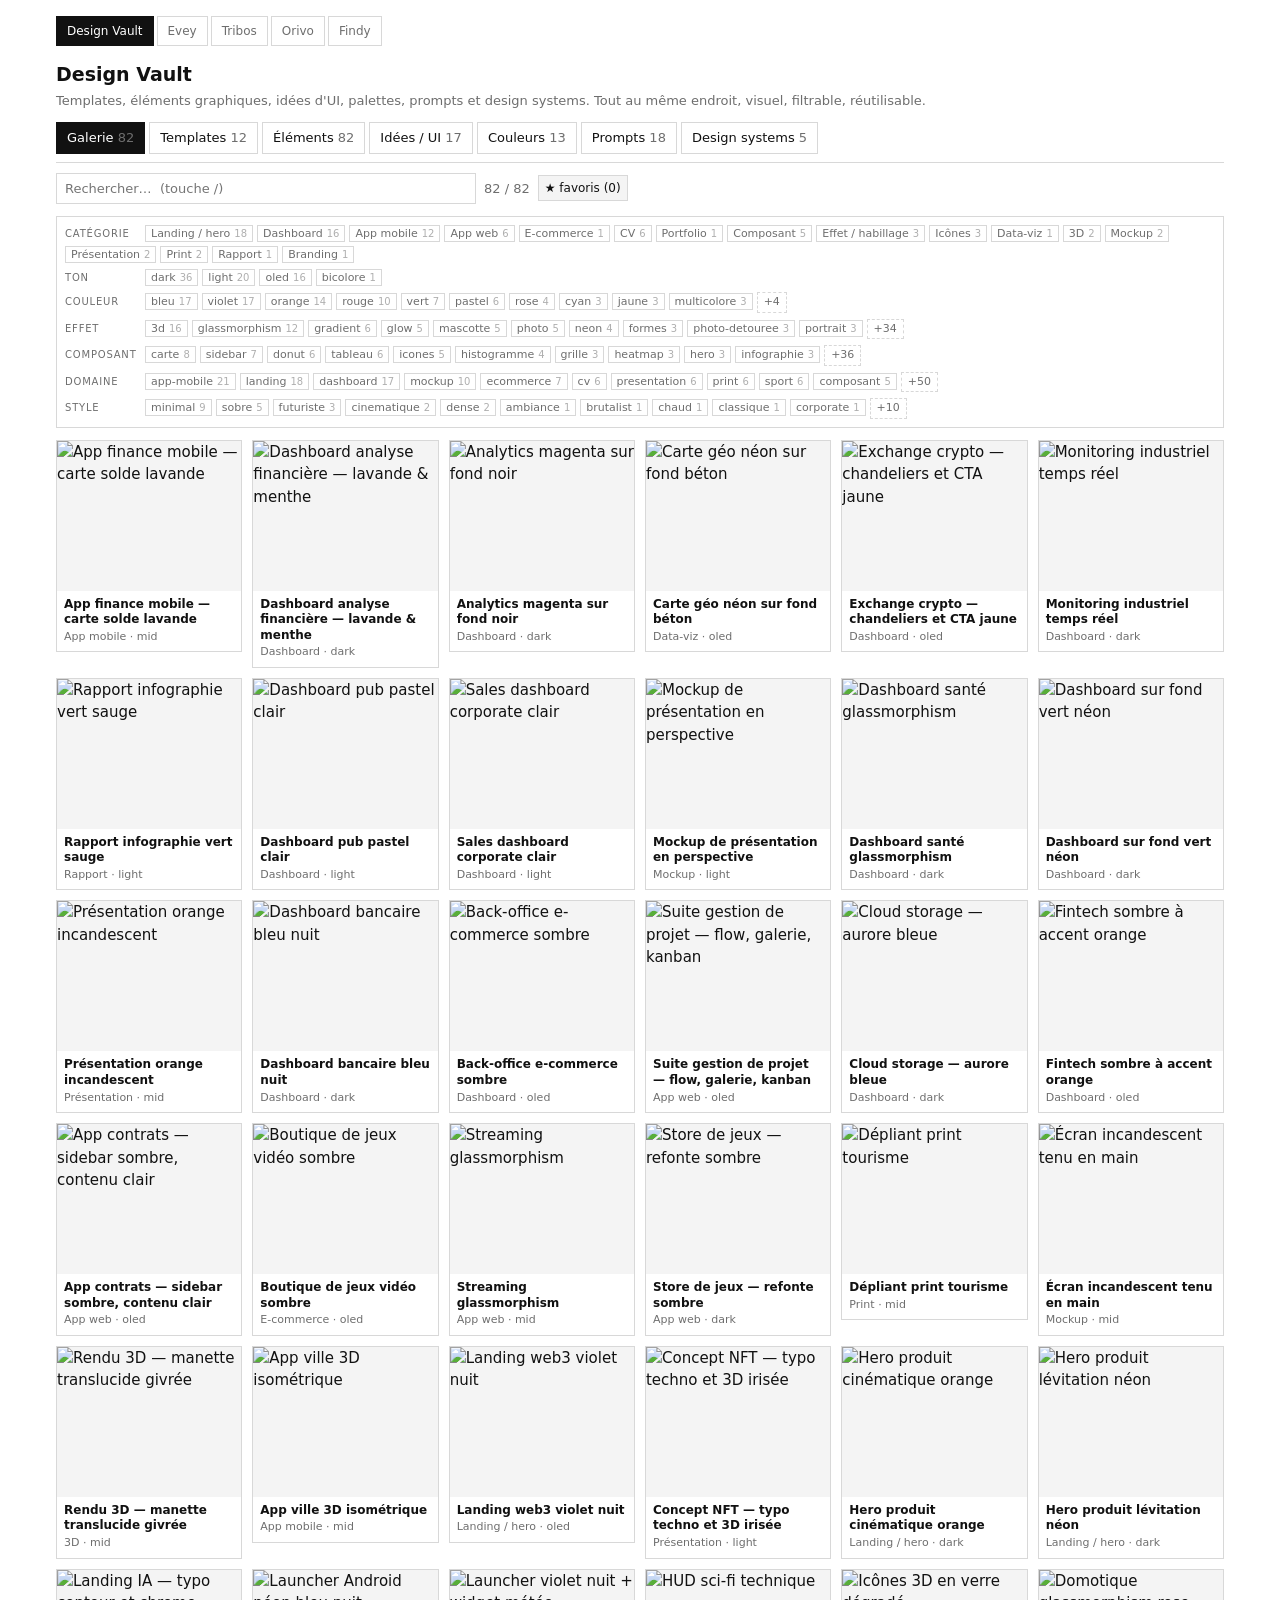
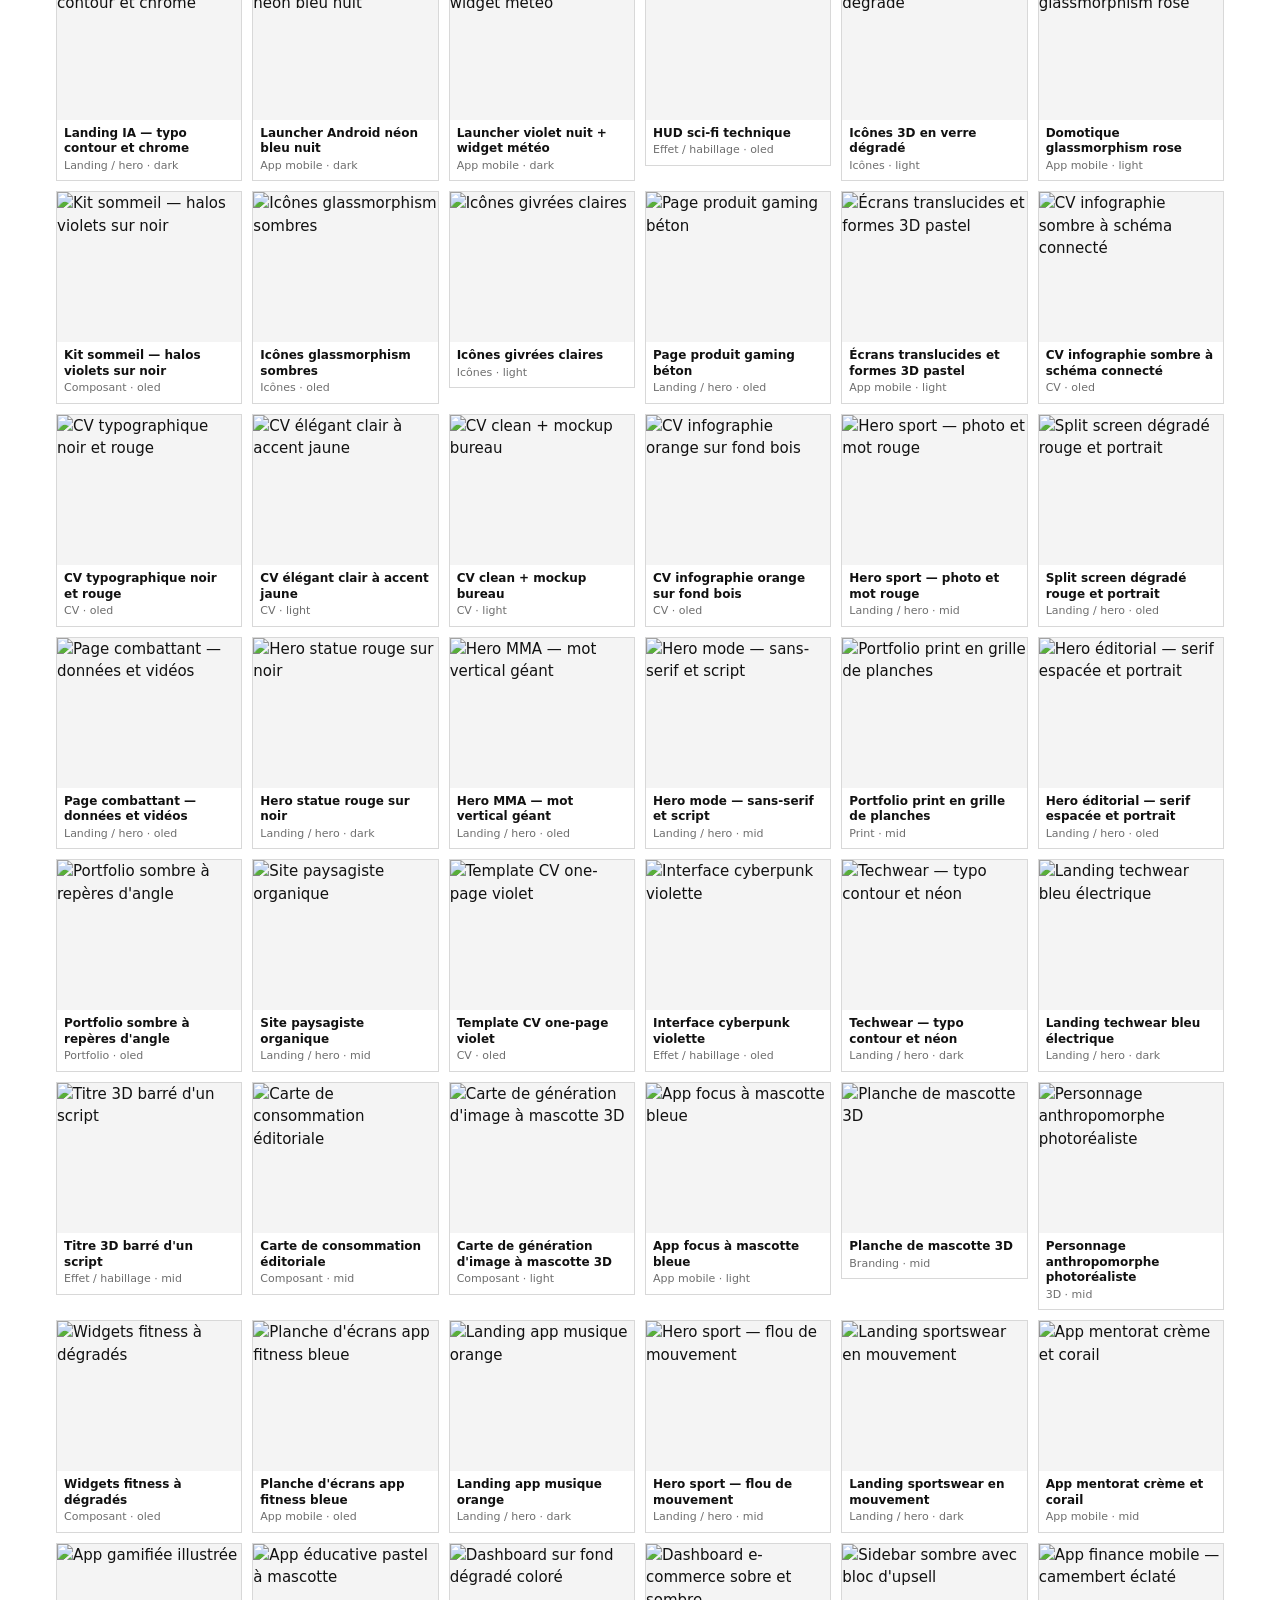
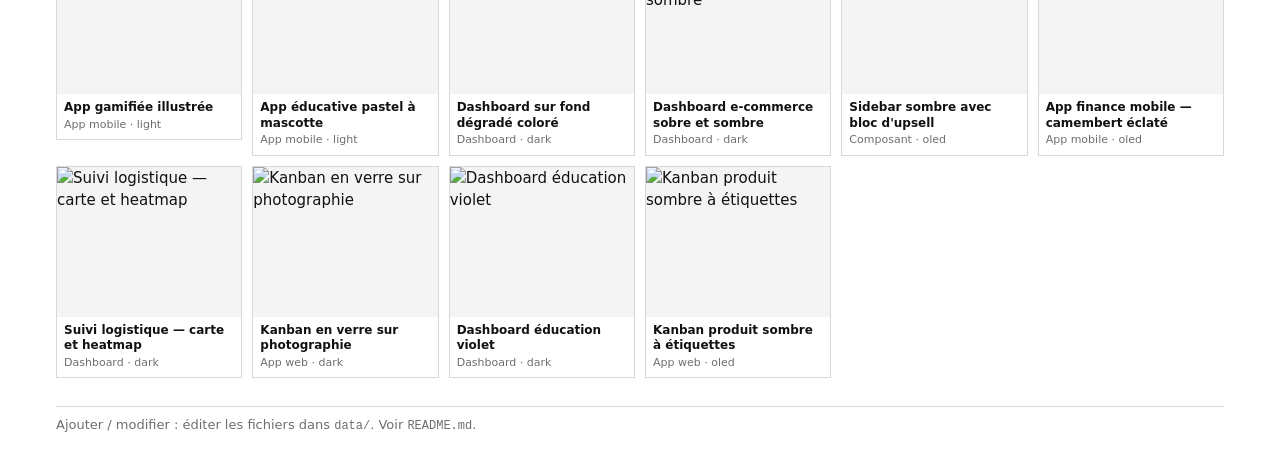
==== commit 84ea04f1: "Vault design lisible et vérifiable par les agents Applique la recherche « Construire un vault design" ====
--- a/index.html
+++ b/index.html
@@ -4,7 +4,7 @@
 <meta charset="utf-8">
 <meta name="viewport" content="width=device-width,initial-scale=1">
 <title>Design Vault</title>
-<link rel="stylesheet" href="style.css?v=5">
+<link rel="stylesheet" href="style.css?v=6">
 </head>
 <body>
 
@@ -38,12 +38,13 @@
 </footer>
 
 <script src="data/taxonomy.js?v=4"></script>
-<script src="data/templates.js?v=4"></script>
+<script src="data/templates.js?v=5"></script>
 <script src="data/elements.js?v=4"></script>
-<script src="data/ideas.js?v=4"></script>
-<script src="data/palettes.js?v=5"></script>
-<script src="data/prompts.js?v=4"></script>
-<script src="data/systems.js?v=4"></script>
-<script src="app.js?v=4"></script>
+<script src="data/ideas.js?v=5"></script>
+<script src="data/palettes.js?v=6"></script>
+<script src="data/prompts.js?v=5"></script>
+<script src="data/systems.js?v=5"></script>
+<script src="lib/designmd.js?v=1"></script>
+<script src="app.js?v=5"></script>
 </body>
 </html>
--- a/style.css
+++ b/style.css
@@ -1,5 +1,5 @@
 :root{
-  --fg:#111; --bg:#fff; --mut:#777; --b:#d8d8d8; --soft:#f4f4f4; --wire:#c9c9c9;
+  --fg:#111; --bg:#fff; --mut:#6e6e6e; --b:#d8d8d8; --soft:#f4f4f4; --wire:#c9c9c9;
 }
 @media (prefers-color-scheme:dark){
   :root{ --fg:#e8e8e8; --bg:#121212; --mut:#8c8c8c; --b:#333; --soft:#1c1c1c; --wire:#3a3a3a; }
@@ -162,3 +162,37 @@
 .dsgal figcaption{display:flex;flex-direction:column;gap:4px;padding:8px 10px;font-size:12px}
 .dsgal figcaption span,.dsgal figcaption code{color:var(--mut)}
 @font-face{font-family:"Inter Display";src:url(assets/fonts/InterDisplay-SemiBold.woff2) format("woff2");font-weight:600;font-display:swap}
+
+/* --- défauts IA signalés, contrastes --- */
+.defaut{font-size:12px;border-left:3px solid var(--fg);background:var(--soft);padding:5px 8px;margin:6px 0}
+.pairs{display:flex;flex-wrap:wrap;gap:4px;margin:6px 0}
+.pair{display:inline-flex;align-items:center;gap:5px;font-size:11px;color:var(--mut);border:1px solid var(--b);padding:1px 6px 1px 1px}
+.pair i{font-style:normal;font-weight:600;font-size:12px;padding:1px 5px}
+.pair.ko{color:var(--fg);border-color:var(--fg)}
+.tile:focus-visible{outline:2px solid var(--fg);outline-offset:2px}
+@media (prefers-reduced-motion:reduce){
+  .demo *,.demo *::before,.demo *::after{animation:none!important;transition:none!important}
+}
+
+/* --- page design system : prose et tokens du DESIGN.md --- */
+.dsbar{margin:8px 0 4px}
+.prose{font-size:13px;max-width:78ch}
+.prose p,.prose ul,.prose ol,.prose table,.prose blockquote{margin:0 0 10px}
+.prose ul,.prose ol{padding-left:18px}
+.prose li{margin-bottom:4px}
+.prose h3{font-size:14px;margin:16px 0 6px}
+.prose table{border-collapse:collapse;font-size:12px}
+.prose th,.prose td{border-top:1px solid var(--b);padding:3px 10px 3px 0;text-align:left;vertical-align:top}
+.prose blockquote{border-left:2px solid var(--b);padding-left:10px;color:var(--mut)}
+.prose pre{margin:6px 0 4px}
+.prose pre + .copy{margin-bottom:10px}
+.specs{display:flex;flex-direction:column;gap:10px;margin-bottom:12px}
+.spec p{margin:0 0 2px;overflow-wrap:anywhere}
+.spec code{color:var(--mut)}
+.kv.tok{max-width:760px}
+.kv.tok td:first-child{width:22%}
+.kv.tok .rad{display:inline-block;width:56px;height:28px;border:1px solid var(--fg);vertical-align:middle}
+.kv.tok .bar{display:inline-block;height:8px;background:var(--fg);vertical-align:middle}
+.kv.comp td:last-child{white-space:nowrap}
+.aa{display:inline-block;font-weight:600;padding:1px 5px;border:1px solid var(--b)}
+.dsgal figcaption p{margin:0;color:var(--fg)}
